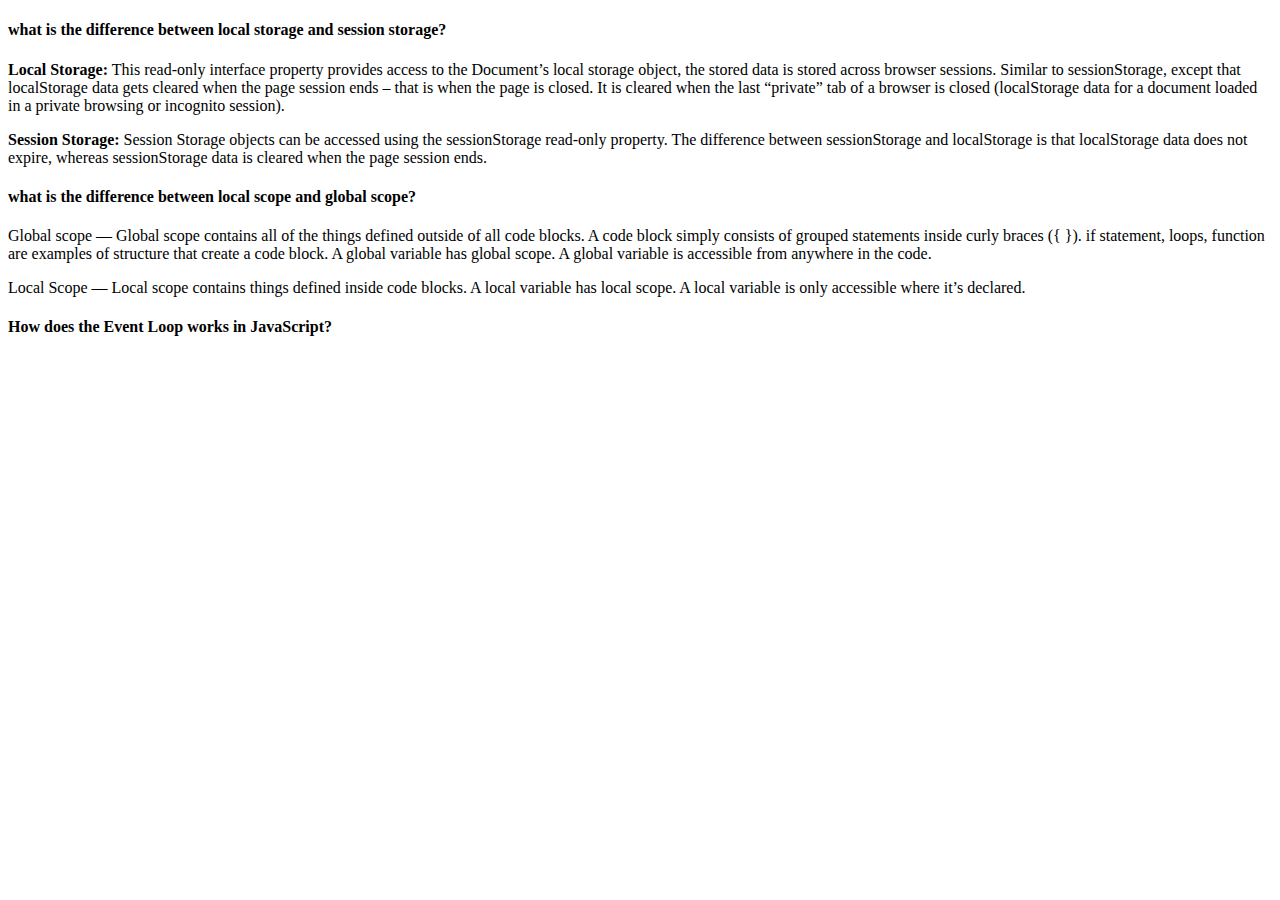
==== blog.html @ e932ba03 "local storage blog added" ====
<!DOCTYPE html>
<html lang="en">

<head>
    <meta charset="UTF-8">
    <meta http-equiv="X-UA-Compatible" content="IE=edge">
    <meta name="viewport" content="width=device-width, initial-scale=1.0">
    <title>Blog</title>
</head>

<body>
    <section>
        <div class="container">
            <div class="blog-1">
                <h4>what is the difference between local storage and session storage?</h4>
                <p><strong>Local Storage:</strong> This read-only interface property provides access to the Document’s
                    local storage
                    object, the stored data
                    is stored across browser sessions. Similar to sessionStorage, except that localStorage data gets
                    cleared when the page
                    session ends – that is when the page is closed. It is cleared when the last “private” tab of a
                    browser is closed
                    (localStorage data for a document loaded in a private browsing or incognito session).</p>
                <p><strong>Session Storage:</strong> Session Storage objects can be accessed using the sessionStorage
                    read-only property.
                    The difference between
                    sessionStorage and localStorage is that localStorage data does not expire, whereas sessionStorage
                    data is cleared when
                    the page session ends.</p>
            </div>
            <div class="blog-1">
                <h4>what is the difference between local scope and global scope?</h4>
                <p>Global scope — Global scope contains all of the things defined outside of all code blocks. A code
                    block simply consists
                    of grouped statements inside curly braces ({ }). if statement, loops, function are examples of
                    structure that create a
                    code block. A global variable has global scope. A global variable is accessible from anywhere in the
                    code.</p>
                <p>Local Scope — Local scope contains things defined inside code blocks. A local variable has local
                    scope. A local variable
                    is only accessible where it’s declared.</p>
            </div>
            <div class="blog-1">
                <h4>How does the Event Loop works in JavaScript?</h4>
                <p></p>
            </div>
            <div class="blog-1">
                <h4></h4>
            </div>
        </div>
    </section>
</body>

</html>
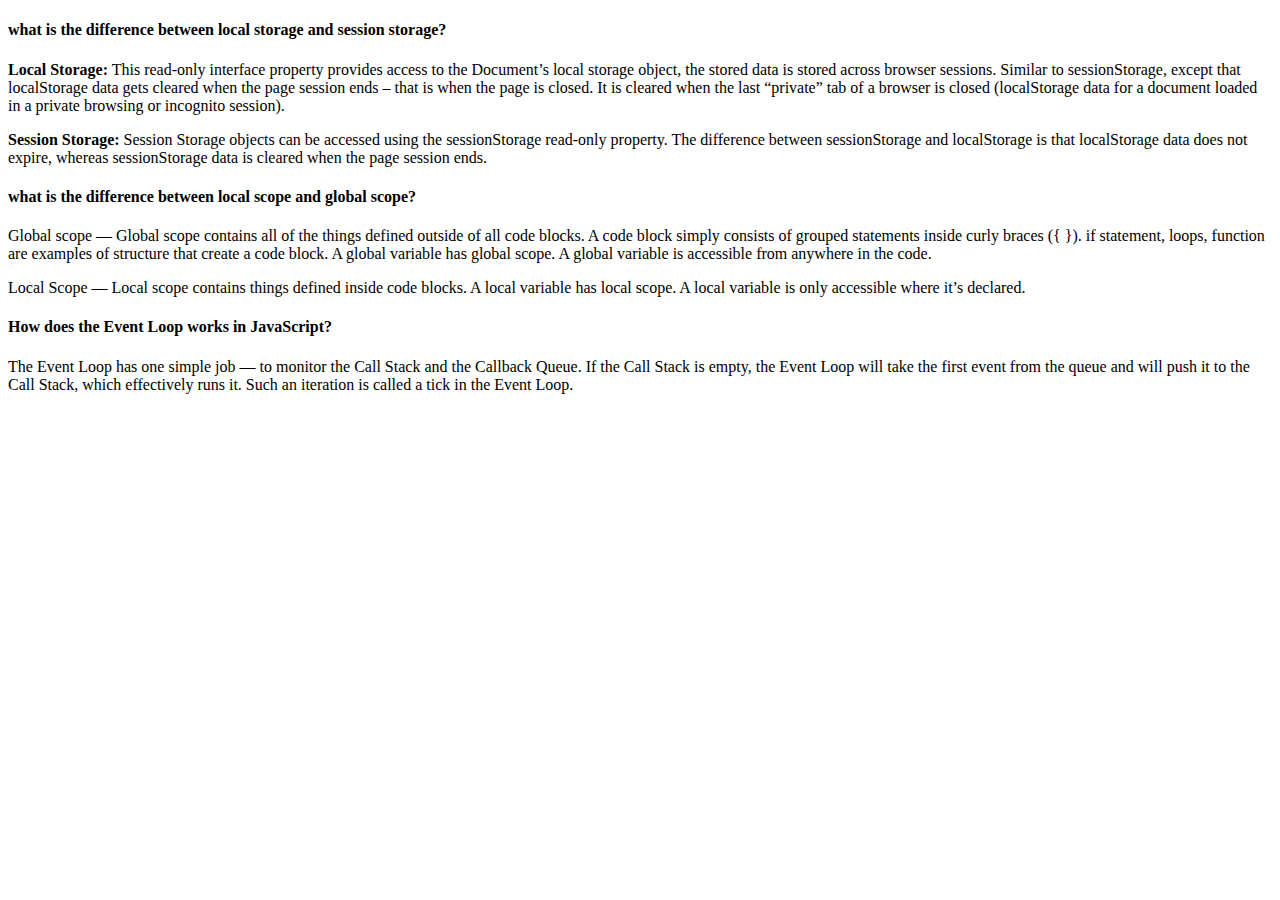
==== commit 0c45239e: "global scop blog added" ====
--- a/blog.html
+++ b/blog.html
@@ -42,7 +42,11 @@
             </div>
             <div class="blog-1">
                 <h4>How does the Event Loop works in JavaScript?</h4>
-                <p></p>
+                <p>The Event Loop has one simple job — to monitor the Call Stack and the Callback Queue. If the Call
+                    Stack is empty, the
+                    Event Loop will take the first event from the queue and will push it to the Call Stack, which
+                    effectively runs it. Such
+                    an iteration is called a tick in the Event Loop.</p>
             </div>
             <div class="blog-1">
                 <h4></h4>
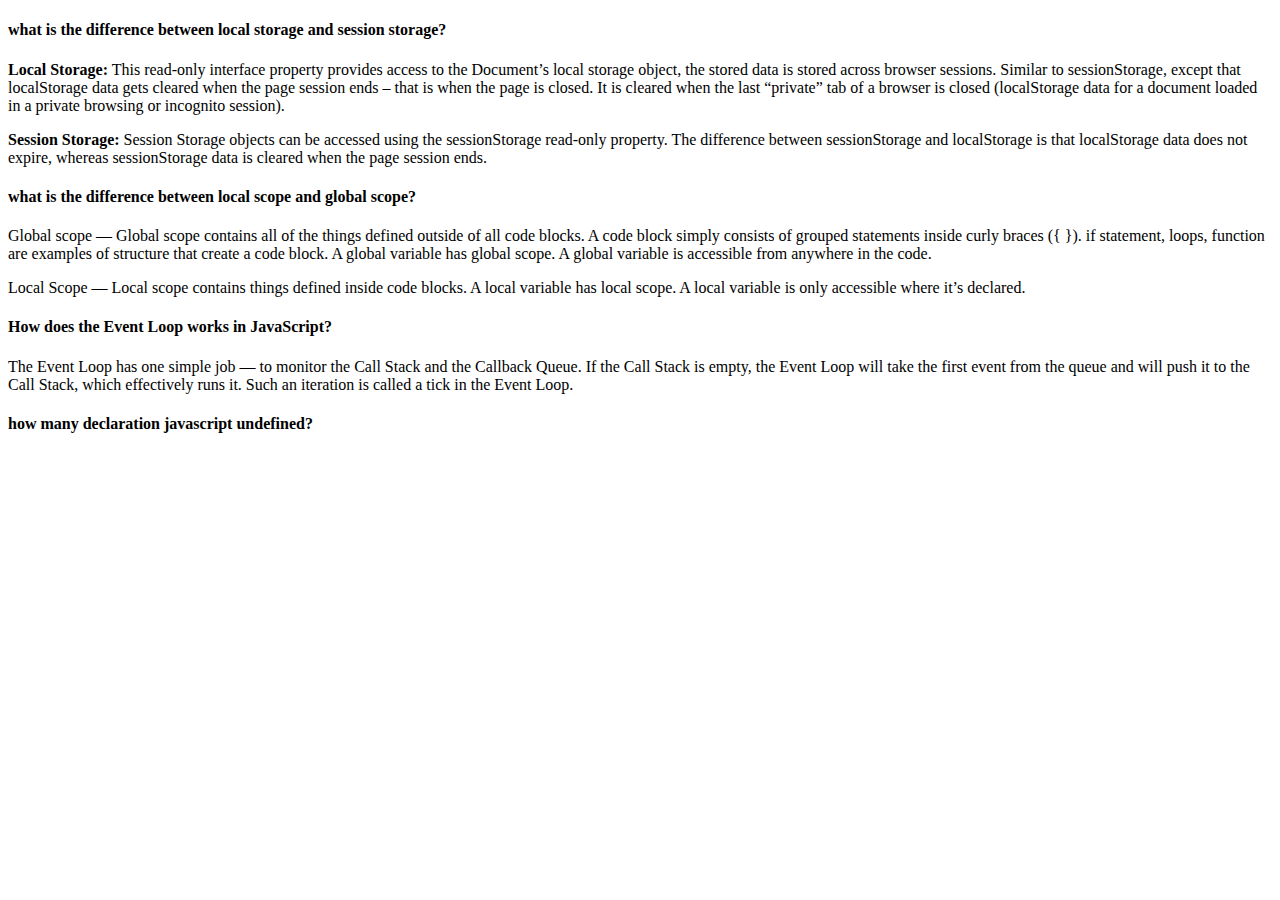
==== commit 9119f4d5: "javascript event loop blog added" ====
--- a/blog.html
+++ b/blog.html
@@ -49,7 +49,7 @@
                     an iteration is called a tick in the Event Loop.</p>
             </div>
             <div class="blog-1">
-                <h4></h4>
+                <h4>how many declaration javascript undefined?</h4>
             </div>
         </div>
     </section>
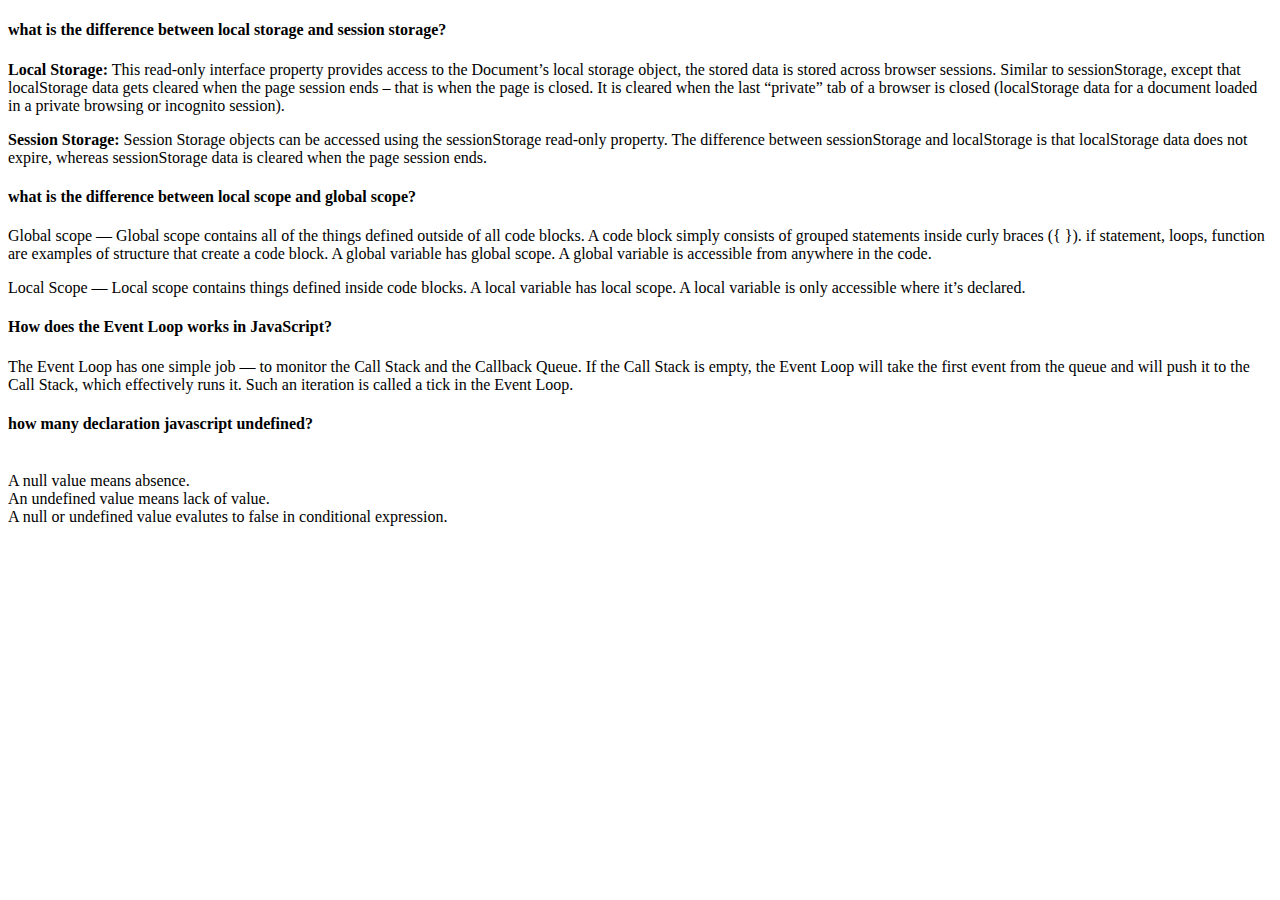
==== commit 75fb9b79: "undifine blog section added" ====
--- a/blog.html
+++ b/blog.html
@@ -50,6 +50,11 @@
             </div>
             <div class="blog-1">
                 <h4>how many declaration javascript undefined?</h4>
+                <p><br>
+                    A null value means absence. <br>
+                    An undefined value means lack of value. <br>
+
+                    A null or undefined value evalutes to false in conditional expression.</p>
             </div>
         </div>
     </section>
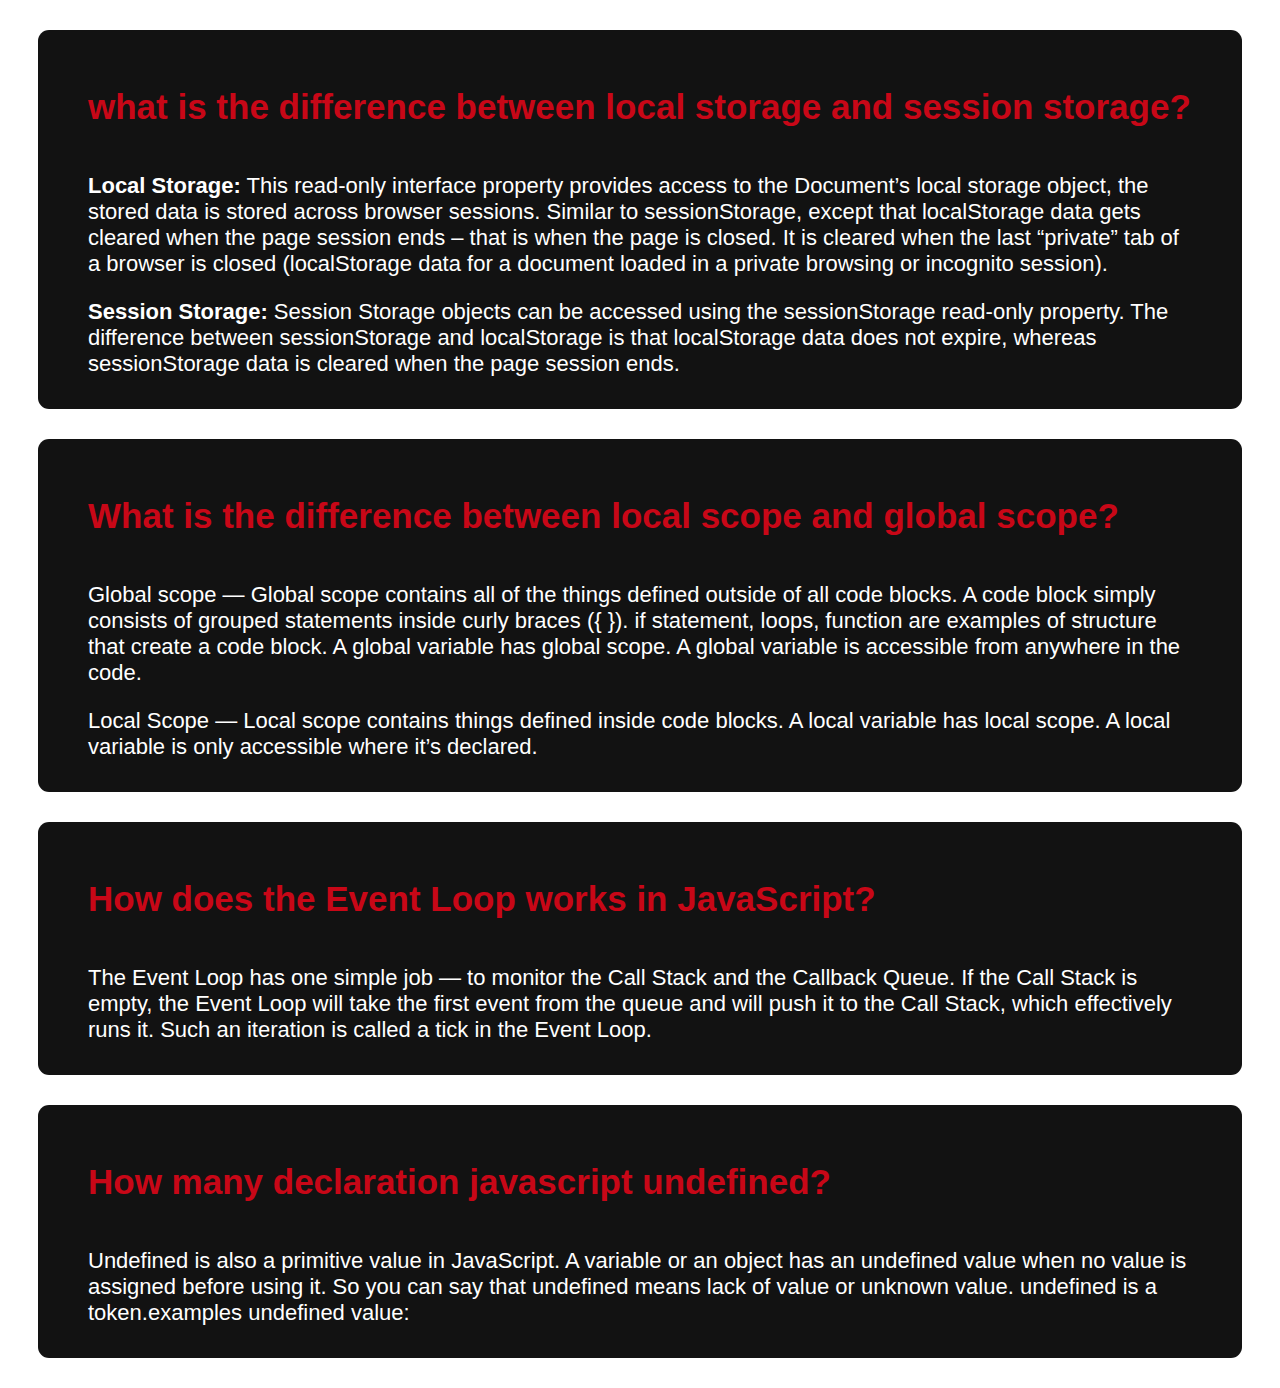
==== commit f20baf58: "counter project complate done" ====
--- a/blog.html
+++ b/blog.html
@@ -6,6 +6,29 @@
     <meta http-equiv="X-UA-Compatible" content="IE=edge">
     <meta name="viewport" content="width=device-width, initial-scale=1.0">
     <title>Blog</title>
+    <style>
+        .blog-1 {
+            background: blue-light;
+            background: #000000ed;
+            ;
+            padding: 10px 50px;
+            margin: 30px;
+            border-radius: 11px;
+            font-family: Arial;
+        }
+
+        .blog-1 h4 {
+            font-size: 35px;
+            color: #c80717;
+            font-weight: 700;
+        }
+
+        .blog-1 p {
+            font-size: 22px;
+            /* color: #696104; */
+            color: #ffff;
+        }
+    </style>
 </head>
 
 <body>
@@ -29,7 +52,7 @@
                     the page session ends.</p>
             </div>
             <div class="blog-1">
-                <h4>what is the difference between local scope and global scope?</h4>
+                <h4>What is the difference between local scope and global scope?</h4>
                 <p>Global scope — Global scope contains all of the things defined outside of all code blocks. A code
                     block simply consists
                     of grouped statements inside curly braces ({ }). if statement, loops, function are examples of
@@ -49,12 +72,11 @@
                     an iteration is called a tick in the Event Loop.</p>
             </div>
             <div class="blog-1">
-                <h4>how many declaration javascript undefined?</h4>
-                <p><br>
-                    A null value means absence. <br>
-                    An undefined value means lack of value. <br>
-
-                    A null or undefined value evalutes to false in conditional expression.</p>
+                <h4>How many declaration javascript undefined?</h4>
+                <p>Undefined is also a primitive value in JavaScript. A variable or an object has an undefined value
+                    when no value is
+                    assigned before using it. So you can say that undefined means lack of value or unknown value.
+                    undefined is a token.examples undefined value:</p>
             </div>
         </div>
     </section>
